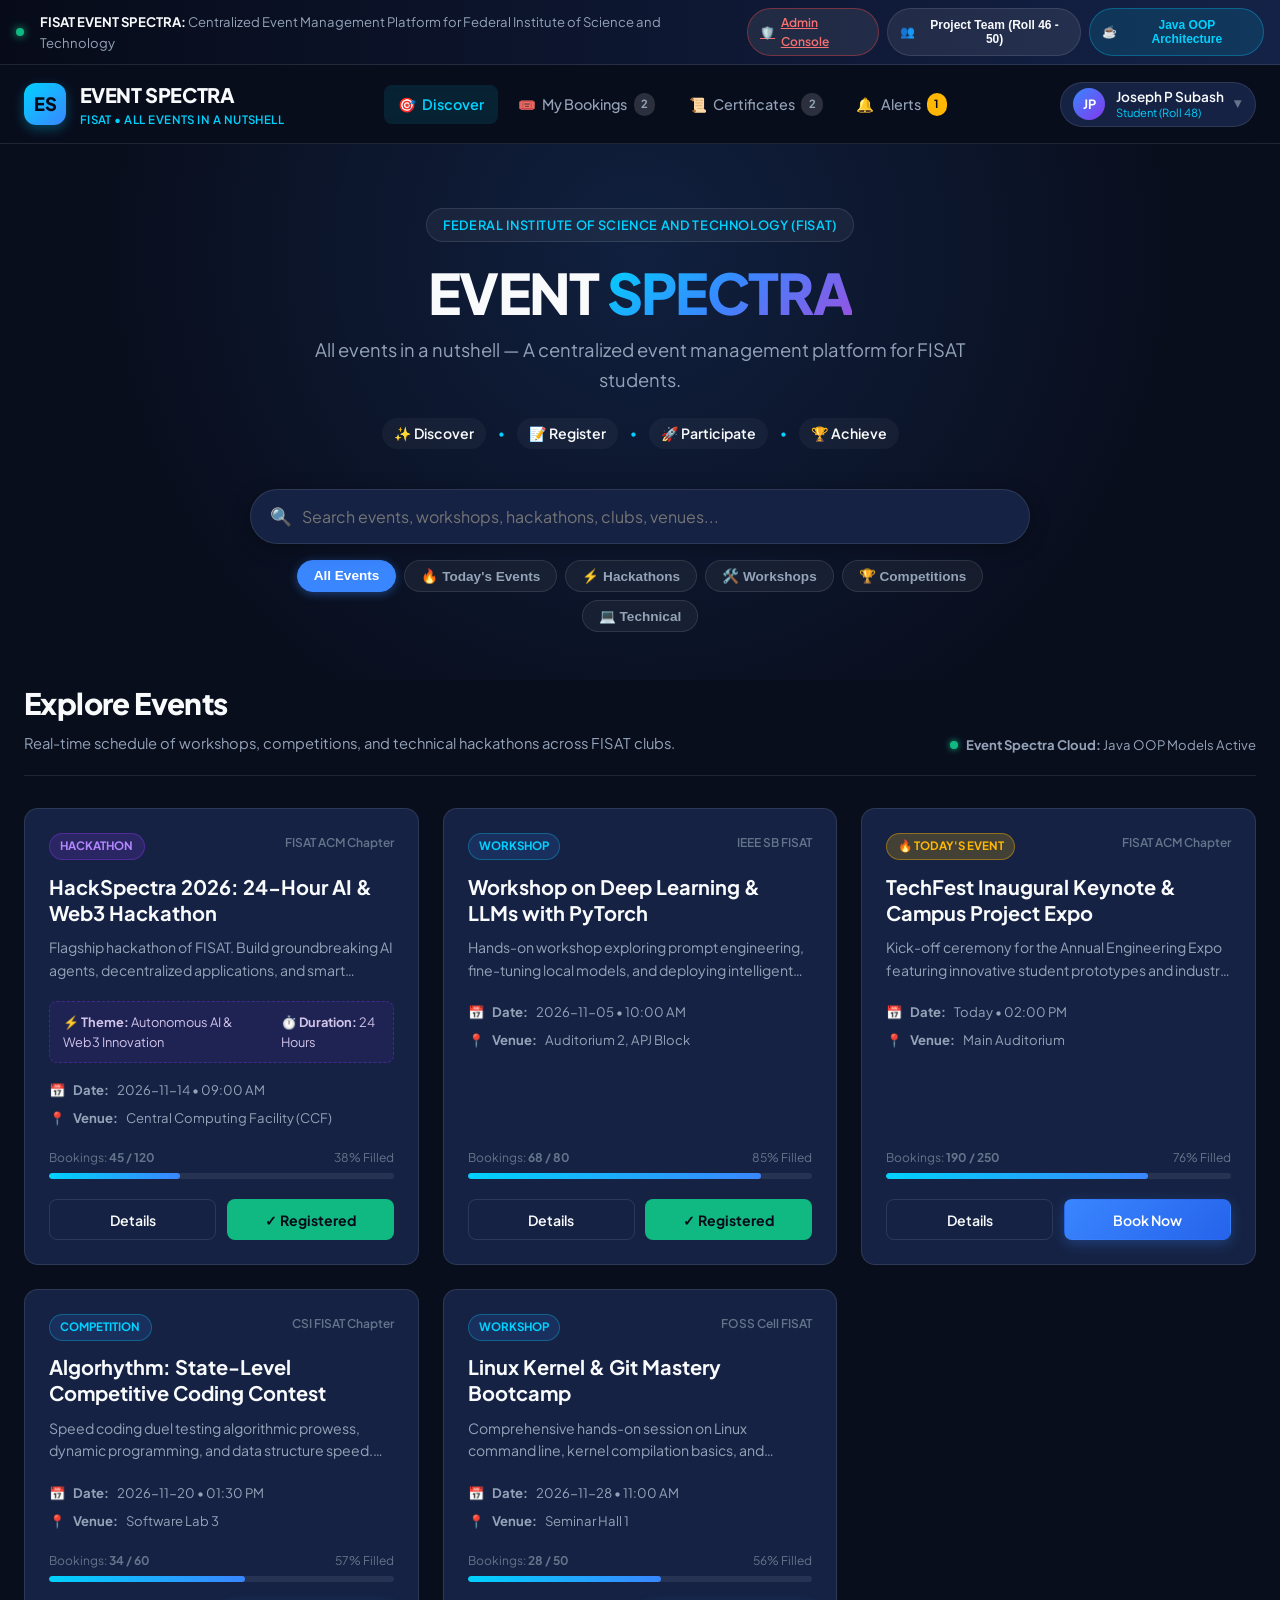
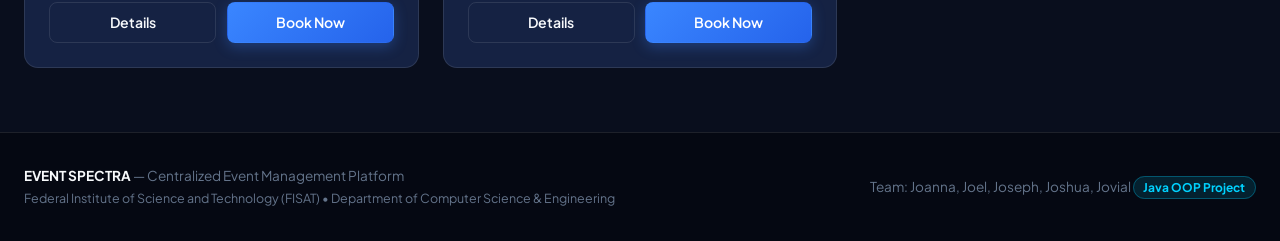
==== index.html @ b24a1c5b "Configure Vercel deployment with vercel.json, cloud state sync, and root fallback" ====
<!DOCTYPE html>
<html lang="en">
<head>
  <meta charset="UTF-8">
  <meta http-equiv="refresh" content="0; url=web/index.html">
  <title>Event Spectra | FISAT Centralized Event Platform</title>
  <script>window.location.replace("web/index.html");</script>
</head>
<body style="background:#090E1D; color:#94A3B8; font-family:sans-serif; text-align:center; padding-top:20vh;">
  <h2>EVENT SPECTRA</h2>
  <p>Federal Institute of Science and Technology (FISAT)</p>
  <p>Loading application... If not automatically redirected, <a href="web/index.html" style="color:#00D2FF;">click here to enter</a>.</p>
</body>
</html>
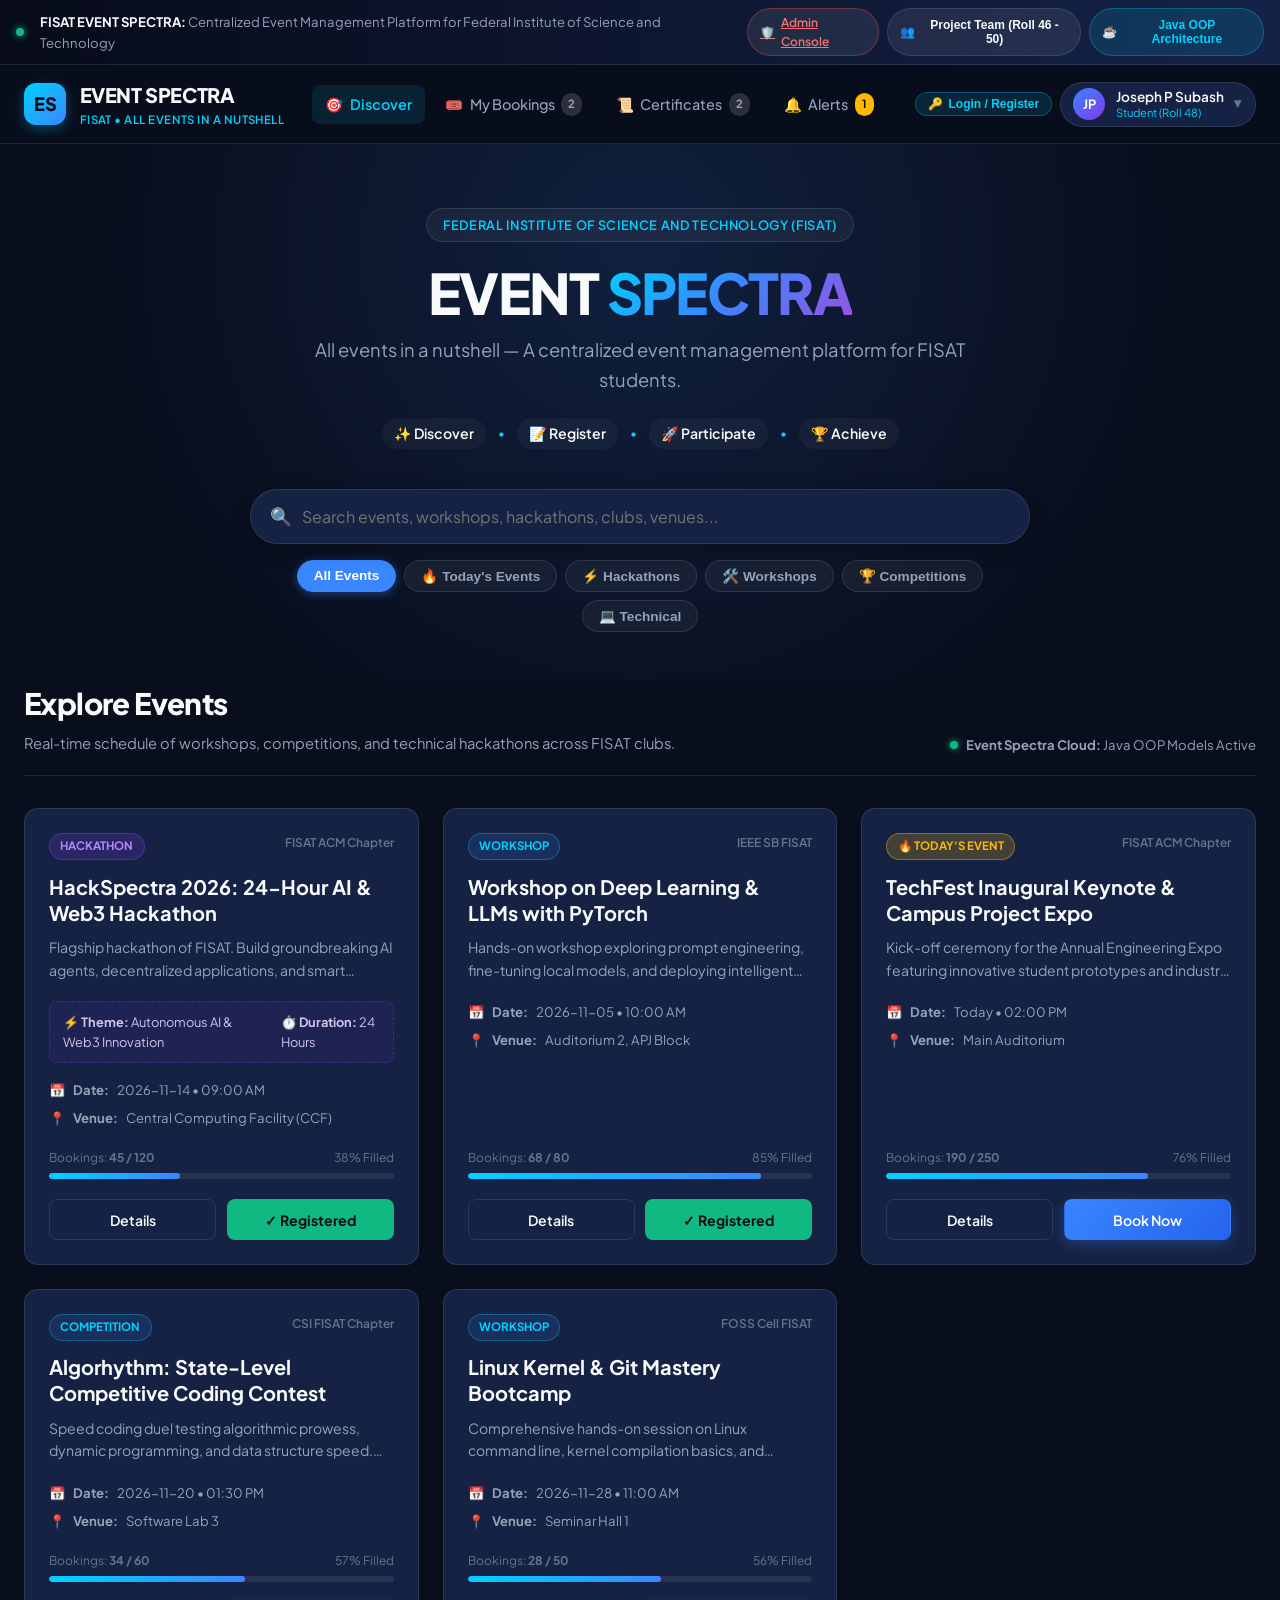
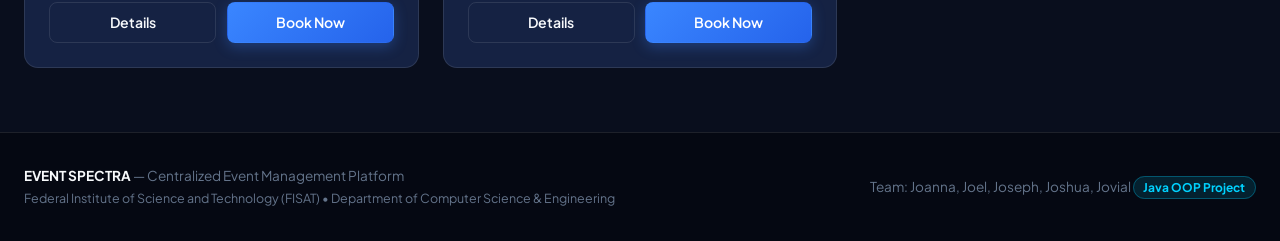
==== commit 146357a5: "feat: Add MySQL JDBC integration via Java, role-based login for Student/Club/Admin, and history rest" ====
--- a/index.html
+++ b/index.html
@@ -2,13 +2,917 @@
 <html lang="en">
 <head>
   <meta charset="UTF-8">
-  <meta http-equiv="refresh" content="0; url=web/index.html">
-  <title>Event Spectra | FISAT Centralized Event Platform</title>
-  <script>window.location.replace("web/index.html");</script>
+  <meta name="viewport" content="width=device-width, initial-scale=1.0">
+  <title>Event Spectra | Centralized Event Portal - FISAT</title>
+  <link rel="stylesheet" href="style.css">
+  <link rel="preconnect" href="https://fonts.googleapis.com">
+  <link rel="preconnect" href="https://fonts.gstatic.com" crossorigin>
+  <link href="https://fonts.googleapis.com/css2?family=Plus+Jakarta+Sans:wght@300;400;500;600;700;800&family=JetBrains+Mono:wght@400;500&display=swap" rel="stylesheet">
 </head>
-<body style="background:#090E1D; color:#94A3B8; font-family:sans-serif; text-align:center; padding-top:20vh;">
-  <h2>EVENT SPECTRA</h2>
-  <p>Federal Institute of Science and Technology (FISAT)</p>
-  <p>Loading application... If not automatically redirected, <a href="web/index.html" style="color:#00D2FF;">click here to enter</a>.</p>
+<body>
+
+  <!-- Top Announcement Bar -->
+  <header class="top-bar">
+    <div class="top-bar-content">
+      <span class="live-pulse"></span>
+      <span class="top-text"><strong>FISAT EVENT SPECTRA:</strong> Centralized Event Management Platform for Federal Institute of Science and Technology</span>
+      <div class="top-actions">
+        <a href="admin.html" class="pill-btn" style="border-color: rgba(239, 68, 68, 0.4); color: #F87171;"><span class="icon">🛡️</span> Admin Console</a>
+        <button id="teamBtn" class="pill-btn"><span class="icon">👥</span> Project Team (Roll 46 - 50)</button>
+        <button id="oopDocBtn" class="pill-btn accent-pill"><span class="icon">☕</span> Java OOP Architecture</button>
+      </div>
+    </div>
+  </header>
+
+  <!-- Main Navigation Bar -->
+  <nav class="navbar">
+    <div class="nav-container">
+      <div class="brand-group">
+        <div class="logo-symbol">ES</div>
+        <div class="brand-text">
+          <span class="brand-title">EVENT SPECTRA</span>
+          <span class="brand-subtitle">FISAT • All Events In A Nutshell</span>
+        </div>
+      </div>
+
+      <div class="nav-links">
+        <a href="#discover" class="nav-link active" data-tab="discover"><span class="nav-icon">🎯</span> Discover</a>
+        <a href="#my-registrations" class="nav-link" data-tab="registrations"><span class="nav-icon">🎟️</span> My Bookings <span id="regBadge" class="badge">0</span></a>
+        <a href="#certificates" class="nav-link" data-tab="certificates"><span class="nav-icon">📜</span> Certificates <span id="certBadge" class="badge">0</span></a>
+        <a href="#notifications" class="nav-link" data-tab="notifications"><span class="nav-icon">🔔</span> Alerts <span id="notifBadge" class="badge dot">0</span></a>
+        <a href="#coordinator" class="nav-link role-locked coord-only" data-tab="coordinator"><span class="nav-icon">⚡</span> Club Portal</a>
+        <a href="#admin" class="nav-link role-locked admin-only" data-tab="admin"><span class="nav-icon">🛡️</span> Admin Panel</a>
+      </div>
+
+      <!-- Current User Profile & Role Switcher -->
+      <div style="display: flex; align-items: center; gap: 0.5rem;">
+        <button id="openAuthModalBtn" class="pill-btn accent-pill" style="font-weight: 700;"><span class="icon">🔑</span> Login / Register</button>
+        <div class="user-profile-menu">
+          <div class="user-chip" id="userMenuToggle">
+            <div class="user-avatar" id="currentAvatar">JS</div>
+            <div class="user-info">
+              <span class="user-name" id="currentUserName">Joseph P Subash</span>
+              <span class="user-role-badge" id="currentUserRoleBadge">Student (Roll 48)</span>
+            </div>
+            <span class="chevron">▼</span>
+          </div>
+
+          <div class="user-dropdown hidden" id="userDropdown">
+            <div class="dropdown-header">Active Session</div>
+            <div style="padding: 0.35rem 0.5rem; font-size: 0.78rem; color: var(--text-dim);" id="dropdownUserDetails">
+              joseph.subash@fisat.ac.in
+            </div>
+            <button class="user-switch-item" id="dropdownAuthBtn" style="border-left: 3px solid var(--accent-cyan); margin-bottom: 0.3rem;">
+              <div class="item-name">🔑 Sign In With Another Account</div>
+              <div class="item-sub">Switch student, coordinator, or admin</div>
+            </button>
+            <button class="user-switch-item" id="logoutBtn" style="border-left: 3px solid #EF4444; margin-bottom: 0.5rem;">
+              <div class="item-name" style="color: #F87171;">🚪 Log Out</div>
+              <div class="item-sub">Clear current session</div>
+            </button>
+
+            <div class="dropdown-divider"></div>
+            <div class="dropdown-header">Quick Role Switch (Demo Mode)</div>
+          
+          <div class="dropdown-section-title">Students (FISAT S4 CSE)</div>
+          <button class="user-switch-item" data-userid="48">
+            <div class="item-name">Joseph P Subash</div>
+            <div class="item-sub">Roll No: 48 • B.Tech CSE</div>
+          </button>
+          <button class="user-switch-item" data-userid="46">
+            <div class="item-name">Joanna Jomon</div>
+            <div class="item-sub">Roll No: 46 • B.Tech CSE</div>
+          </button>
+          <button class="user-switch-item" data-userid="47">
+            <div class="item-name">Joel Shantu</div>
+            <div class="item-sub">Roll No: 47 • B.Tech CSE</div>
+          </button>
+          <button class="user-switch-item" data-userid="49">
+            <div class="item-name">Joshua Jomesh</div>
+            <div class="item-sub">Roll No: 49 • B.Tech CSE</div>
+          </button>
+          <button class="user-switch-item" data-userid="50">
+            <div class="item-name">Jovial J Thattil</div>
+            <div class="item-sub">Roll No: 50 • B.Tech CSE</div>
+          </button>
+
+          <div class="dropdown-divider"></div>
+          <div class="dropdown-section-title">Club Coordinators</div>
+          <button class="user-switch-item" data-userid="101">
+            <div class="item-name">ACM FISAT Chapter</div>
+            <div class="item-sub">Coordinator Account</div>
+          </button>
+          <button class="user-switch-item" data-userid="102">
+            <div class="item-name">IEEE SB FISAT</div>
+            <div class="item-sub">Coordinator Account</div>
+          </button>
+          <button class="user-switch-item" data-userid="103">
+            <div class="item-name">FOSS Cell FISAT</div>
+            <div class="item-sub">Coordinator Account</div>
+          </button>
+
+          <div class="dropdown-divider"></div>
+          <div class="dropdown-section-title">Administration</div>
+          <button class="user-switch-item" data-userid="1">
+            <div class="item-name">FISAT Administrator</div>
+            <div class="item-sub">Dean / Student Affairs</div>
+          </button>
+        </div>
+      </div>
+    </div>
+    </div>
+  </nav>
+
+  <!-- Hero Section -->
+  <section class="hero-section">
+    <div class="hero-bg-glow"></div>
+    <div class="container hero-container">
+      <div class="hero-badge">Federal Institute of Science and Technology (FISAT)</div>
+      <h1 class="hero-title">EVENT <span class="gradient-text">SPECTRA</span></h1>
+      <p class="hero-tagline">All events in a nutshell — A centralized event management platform for FISAT students.</p>
+      <div class="motto-row">
+        <span class="motto-pill">✨ Discover</span>
+        <span class="motto-dot">•</span>
+        <span class="motto-pill">📝 Register</span>
+        <span class="motto-dot">•</span>
+        <span class="motto-pill">🚀 Participate</span>
+        <span class="motto-dot">•</span>
+        <span class="motto-pill">🏆 Achieve</span>
+      </div>
+
+      <!-- Quick Search & Category Filter Toolbar -->
+      <div class="search-bar-wrapper">
+        <div class="search-input-group">
+          <span class="search-icon">🔍</span>
+          <input type="text" id="searchInput" placeholder="Search events, workshops, hackathons, clubs, venues...">
+        </div>
+        <div class="filter-chips">
+          <button class="filter-chip active" data-filter="ALL">All Events</button>
+          <button class="filter-chip chip-today" data-filter="TODAY">🔥 Today's Events</button>
+          <button class="filter-chip chip-hackathon" data-filter="Hackathon">⚡ Hackathons</button>
+          <button class="filter-chip" data-filter="Workshop">🛠️ Workshops</button>
+          <button class="filter-chip" data-filter="Competition">🏆 Competitions</button>
+          <button class="filter-chip" data-filter="Technical">💻 Technical</button>
+        </div>
+      </div>
+    </div>
+  </section>
+
+  <!-- Main Content Container with Tabs -->
+  <main class="container main-content">
+
+    <!-- TAB 1: Event Discovery (Default) -->
+    <section id="tab-discover" class="tab-pane active">
+      <div class="section-header">
+        <div>
+          <h2 class="section-title">Explore Events</h2>
+          <p class="section-subtitle">Real-time schedule of workshops, competitions, and technical hackathons across FISAT clubs.</p>
+        </div>
+        <div class="view-status">
+          <span class="indicator-dot"></span>
+          <span id="backendStatus">Connecting to Java Backend...</span>
+        </div>
+      </div>
+
+      <!-- Events Grid -->
+      <div class="events-grid" id="eventsGrid">
+        <!-- Rendered dynamically by app.js -->
+        <div class="loading-state">
+          <div class="spinner"></div>
+          <p>Loading events from Event Spectra Java Engine...</p>
+        </div>
+      </div>
+    </section>
+
+    <!-- TAB 2: My Bookings & Registrations -->
+    <section id="tab-registrations" class="tab-pane">
+      <div class="section-header">
+        <div>
+          <h2 class="section-title">My Registered Events</h2>
+          <p class="section-subtitle">View and manage your confirmed participations, schedules, and reminders.</p>
+        </div>
+      </div>
+
+      <div class="registrations-list" id="registrationsContainer">
+        <!-- Injected dynamically -->
+      </div>
+    </section>
+
+    <!-- TAB 3: Certificates Hub -->
+    <section id="tab-certificates" class="tab-pane">
+      <div class="section-header">
+        <div>
+          <h2 class="section-title">Participation & Merit Certificates</h2>
+          <p class="section-subtitle">Centralized certificate vault. Instantly preview, verify, and download your accredited credentials.</p>
+        </div>
+      </div>
+
+      <div class="certificates-grid" id="certificatesContainer">
+        <!-- Injected dynamically -->
+      </div>
+    </section>
+
+    <!-- TAB 4: Notifications & Reminders -->
+    <section id="tab-notifications" class="tab-pane">
+      <div class="dual-columns">
+        <div class="column-card">
+          <div class="card-header-row">
+            <h3 class="card-title">🔔 Announcements & Alerts</h3>
+            <button id="markAllReadBtn" class="link-btn">Mark all read</button>
+          </div>
+          <div class="notification-list" id="notificationsList">
+            <!-- Notifications injected dynamically -->
+          </div>
+        </div>
+
+        <div class="column-card">
+          <div class="card-header-row">
+            <h3 class="card-title">⏰ Active Event Reminders</h3>
+            <button id="openNewReminderBtn" class="btn btn-sm btn-outline">+ Set Reminder</button>
+          </div>
+          <div class="reminder-list" id="remindersList">
+            <!-- Reminders injected dynamically -->
+          </div>
+        </div>
+      </div>
+    </section>
+
+    <!-- TAB 5: Club Coordinator Portal (Page 6 & 8) -->
+    <section id="tab-coordinator" class="tab-pane">
+      <div class="section-header">
+        <div>
+          <span class="role-tag">Club Coordinator Workspace</span>
+          <h2 class="section-title" id="coordClubName">FISAT ACM Student Chapter</h2>
+          <p class="section-subtitle">Create and publish events, track participant rosters, trigger reminders, and issue verified certificates.</p>
+        </div>
+        <button id="openCreateEventModalBtn" class="btn btn-primary">+ Create & Publish Event</button>
+      </div>
+
+      <!-- Coordinator Stats -->
+      <div class="stats-row">
+        <div class="stat-card">
+          <div class="stat-number" id="coordTotalEvents">0</div>
+          <div class="stat-label">Total Events Published</div>
+        </div>
+        <div class="stat-card">
+          <div class="stat-number" id="coordTotalRegistrations">0</div>
+          <div class="stat-label">Total Registrations</div>
+        </div>
+        <div class="stat-card">
+          <div class="stat-number" id="coordTotalCertificates">0</div>
+          <div class="stat-label">Certificates Issued</div>
+        </div>
+      </div>
+
+      <!-- Published Events Table -->
+      <div class="table-card">
+        <div class="table-header">
+          <h3>Events Managed by Your Club</h3>
+        </div>
+        <div class="table-responsive">
+          <table class="data-table" id="coordEventsTable">
+            <thead>
+              <tr>
+                <th>Event ID</th>
+                <th>Title</th>
+                <th>Category</th>
+                <th>Date & Time</th>
+                <th>Venue</th>
+                <th>Registrations</th>
+                <th>Status</th>
+                <th>Actions</th>
+              </tr>
+            </thead>
+            <tbody>
+              <!-- Injected dynamically -->
+            </tbody>
+          </table>
+        </div>
+      </div>
+
+      <!-- Manage Participants Section -->
+      <div class="table-card" style="margin-top: 2rem;">
+        <div class="table-header">
+          <h3>Registered Participants & Certificate Issuance</h3>
+          <p class="table-sub">Verify attendance and issue official completion e-certificates.</p>
+        </div>
+        <div class="table-responsive">
+          <table class="data-table" id="coordParticipantsTable">
+            <thead>
+              <tr>
+                <th>Booking ID</th>
+                <th>Student Name</th>
+                <th>Course & Sem</th>
+                <th>Event Name</th>
+                <th>Status</th>
+                <th>Action</th>
+              </tr>
+            </thead>
+            <tbody>
+              <!-- Injected dynamically -->
+            </tbody>
+          </table>
+        </div>
+      </div>
+    </section>
+
+    <!-- TAB 6: Administrator Panel (Page 6 & 8) -->
+    <section id="tab-admin" class="tab-pane">
+      <div class="section-header">
+        <div>
+          <span class="role-tag admin-tag">System Administration</span>
+          <h2 class="section-title">Central Oversight & Audit Console</h2>
+          <p class="section-subtitle">Full campus event directory, student roster, club coordinators, and operational telemetry.</p>
+        </div>
+        <button id="broadcastAlertBtn" class="btn btn-secondary">📢 Broadcast Campus Alert</button>
+      </div>
+
+      <div class="stats-row">
+        <div class="stat-card">
+          <div class="stat-number" id="adminStatStudents">5</div>
+          <div class="stat-label">Active Students</div>
+        </div>
+        <div class="stat-card">
+          <div class="stat-number" id="adminStatClubs">4</div>
+          <div class="stat-label">Registered Clubs</div>
+        </div>
+        <div class="stat-card">
+          <div class="stat-number" id="adminStatEvents">5</div>
+          <div class="stat-label">Total Events</div>
+        </div>
+        <div class="stat-card">
+          <div class="stat-number" id="adminStatRegistrations">4</div>
+          <div class="stat-label">Bookings Handled</div>
+        </div>
+      </div>
+
+      <!-- Users & Clubs Roster -->
+      <div class="dual-columns" style="margin-top: 2rem;">
+        <div class="table-card">
+          <div class="table-header">
+            <h3>Registered Student Accounts</h3>
+          </div>
+          <div class="table-responsive">
+            <table class="data-table" id="adminStudentsTable">
+              <thead>
+                <tr>
+                  <th>Roll No</th>
+                  <th>Student Name</th>
+                  <th>Email</th>
+                  <th>Course</th>
+                </tr>
+              </thead>
+              <tbody><!-- Injected dynamically --></tbody>
+            </table>
+          </div>
+        </div>
+
+        <div class="table-card">
+          <div class="table-header">
+            <h3>Club Coordinator Accounts</h3>
+          </div>
+          <div class="table-responsive">
+            <table class="data-table" id="adminClubsTable">
+              <thead>
+                <tr>
+                  <th>Club ID</th>
+                  <th>Club Name</th>
+                  <th>Email</th>
+                  <th>Status</th>
+                </tr>
+              </thead>
+              <tbody><!-- Injected dynamically --></tbody>
+            </table>
+          </div>
+        </div>
+      </div>
+    </section>
+  </main>
+
+  <!-- MODAL: Event Details & Registration -->
+  <div class="modal-overlay hidden" id="eventModal">
+    <div class="modal-card">
+      <button class="modal-close" id="closeEventModal">&times;</button>
+      <div class="modal-badge-row">
+        <span class="event-category-badge" id="modalCategoryBadge">Hackathon</span>
+        <span class="event-club-badge" id="modalClubBadge">ACM FISAT</span>
+      </div>
+      <h2 class="modal-title" id="modalTitle">Event Title</h2>
+      <p class="modal-desc" id="modalDesc">Detailed description of the event...</p>
+
+      <!-- Hackathon Specific Details Box -->
+      <div class="hackathon-details-box hidden" id="modalHackathonBox">
+        <div class="hack-title">⚡ Hackathon Specifications (Inherited Class)</div>
+        <div class="hack-grid">
+          <div><strong>Theme:</strong> <span id="modalHackTheme">-</span></div>
+          <div><strong>Duration:</strong> <span id="modalHackDuration">-</span></div>
+          <div><strong>Team Size:</strong> <span id="modalHackTeamSize">-</span></div>
+        </div>
+      </div>
+
+      <div class="modal-info-grid">
+        <div class="info-item">
+          <span class="info-label">📅 Date</span>
+          <span class="info-value" id="modalDate">-</span>
+        </div>
+        <div class="info-item">
+          <span class="info-label">⏰ Time</span>
+          <span class="info-value" id="modalTime">-</span>
+        </div>
+        <div class="info-item">
+          <span class="info-label">📍 Venue</span>
+          <span class="info-value" id="modalVenue">-</span>
+        </div>
+        <div class="info-item">
+          <span class="info-label">👥 Capacity & Booking</span>
+          <span class="info-value" id="modalCapacity">-</span>
+        </div>
+      </div>
+
+      <div class="modal-actions">
+        <button id="modalRegisterBtn" class="btn btn-primary btn-large">Register / Book Participation</button>
+        <button id="modalReminderBtn" class="btn btn-outline">⏰ Set Reminder</button>
+      </div>
+    </div>
+  </div>
+
+  <!-- MODAL: Create New Event (Coordinator) -->
+  <div class="modal-overlay hidden" id="createEventModal">
+    <div class="modal-card modal-large">
+      <button class="modal-close" id="closeCreateEventModal">&times;</button>
+      <div class="modal-badge-row">
+        <span class="role-tag">Club Coordinator Action</span>
+      </div>
+      <h2 class="modal-title">Publish New Event / Hackathon</h2>
+      <p class="modal-desc">Fill in the event parameters. Polymorphic event class (Event vs Hackathon) will be instantiated.</p>
+
+      <form id="createEventForm">
+        <div class="form-row">
+          <div class="form-group flex-2">
+            <label>Event Title *</label>
+            <input type="text" id="eventInputTitle" required placeholder="e.g. HackSpectra 2026: 24-Hour AI Hackathon">
+          </div>
+          <div class="form-group flex-1">
+            <label>Category *</label>
+            <select id="eventInputCategory" required>
+              <option value="Workshop">Workshop</option>
+              <option value="Hackathon">Hackathon (Special Subclass)</option>
+              <option value="Competition">Competition</option>
+              <option value="Technical">Technical</option>
+              <option value="Cultural">Cultural</option>
+            </select>
+          </div>
+        </div>
+
+        <div class="form-group">
+          <label>Event Description *</label>
+          <textarea id="eventInputDesc" rows="3" required placeholder="Describe objectives, eligibility, and agenda..."></textarea>
+        </div>
+
+        <div class="form-row">
+          <div class="form-group">
+            <label>Date *</label>
+            <input type="date" id="eventInputDate" required>
+          </div>
+          <div class="form-group">
+            <label>Time *</label>
+            <input type="text" id="eventInputTime" placeholder="e.g. 10:00 AM" required>
+          </div>
+          <div class="form-group">
+            <label>Venue *</label>
+            <input type="text" id="eventInputVenue" placeholder="e.g. Central Computing Facility" required>
+          </div>
+          <div class="form-group">
+            <label>Capacity *</label>
+            <input type="number" id="eventInputCapacity" value="60" min="5" max="500" required>
+          </div>
+        </div>
+
+        <!-- Conditional Hackathon Fields -->
+        <div id="hackathonFormFields" class="hackathon-fields-box hidden">
+          <h4>⚡ Hackathon Inheritance Attributes</h4>
+          <div class="form-row">
+            <div class="form-group flex-2">
+              <label>Hackathon Theme</label>
+              <input type="text" id="eventInputTheme" placeholder="e.g. Autonomous AI Agents & Web3">
+            </div>
+            <div class="form-group flex-1">
+              <label>Duration</label>
+              <input type="text" id="eventInputDuration" placeholder="e.g. 24 Hours">
+            </div>
+            <div class="form-group flex-1">
+              <label>Team Size</label>
+              <input type="number" id="eventInputTeamSize" value="4" min="1" max="8">
+            </div>
+          </div>
+        </div>
+
+        <div class="modal-actions">
+          <button type="button" class="btn btn-outline" id="cancelCreateEventBtn">Cancel</button>
+          <button type="submit" class="btn btn-primary">Publish to Event Spectra</button>
+        </div>
+      </form>
+    </div>
+  </div>
+
+  <!-- MODAL: Certificate Viewer & Downloader -->
+  <div class="modal-overlay hidden" id="certModal">
+    <div class="modal-card modal-large cert-viewer-modal">
+      <button class="modal-close" id="closeCertModal">&times;</button>
+      
+      <!-- Visual Certificate Preview -->
+      <div class="certificate-canvas-wrapper" id="printableCert">
+        <div class="cert-border-outer">
+          <div class="cert-border-inner">
+            <div class="cert-header">
+              <div class="cert-institution">FEDERAL INSTITUTE OF SCIENCE AND TECHNOLOGY (FISAT)®</div>
+              <div class="cert-subinst">Mookkannoor P.O., Angamaly, Ernakulam, Kerala - 683577</div>
+              <div class="cert-badge">EVENT SPECTRA ACCREDITATION</div>
+            </div>
+
+            <div class="cert-body">
+              <div class="cert-title-type" id="certRenderType">CERTIFICATE OF PARTICIPATION</div>
+              <p class="cert-text-intro">This is proudly presented to</p>
+              <div class="cert-recipient-name" id="certRenderRecipient">Joseph P Subash</div>
+              <p class="cert-text-body">
+                of <span id="certRenderDept">B.Tech Computer Science & Engineering</span> for outstanding and successful participation in 
+                <strong id="certRenderEvent">TechFest Keynote & Campus Project Expo</strong>
+                conducted at FISAT campus.
+              </p>
+            </div>
+
+            <div class="cert-footer">
+              <div class="cert-sign-col">
+                <div class="cert-signature-line">Dr. Mini P R</div>
+                <div class="cert-sign-role">Principal / Dean Academics</div>
+              </div>
+              <div class="cert-seal">
+                <div class="seal-inner">FISAT<br>OFFICIAL<br>★ SEAL ★</div>
+              </div>
+              <div class="cert-sign-col">
+                <div class="cert-signature-line" id="certRenderDate">2026-10-30</div>
+                <div class="cert-sign-role">Issue Date • FISAT Events</div>
+              </div>
+            </div>
+          </div>
+        </div>
+      </div>
+
+      <div class="modal-actions" style="margin-top: 1.5rem;">
+        <button id="downloadCertBtn" class="btn btn-primary">📥 Download Official Certificate (PNG / Print)</button>
+        <button id="simulateEmailCertBtn" class="btn btn-outline">✉️ Send Copy to Student Email</button>
+      </div>
+    </div>
+  </div>
+
+  <!-- MODAL: Set Reminder -->
+  <div class="modal-overlay hidden" id="reminderModal">
+    <div class="modal-card">
+      <button class="modal-close" id="closeReminderModal">&times;</button>
+      <h2 class="modal-title">⏰ Set Event Reminder</h2>
+      <p class="modal-desc" id="reminderEventDesc">Schedule a notification alert for this event.</p>
+
+      <form id="reminderForm">
+        <input type="hidden" id="reminderEventId">
+        <div class="form-group">
+          <label>Reminder Alert Time *</label>
+          <input type="text" id="reminderTimeInput" placeholder="e.g. 1 hour before / 08:30 AM" required>
+        </div>
+        <div class="form-group">
+          <label>Reminder Note / Message</label>
+          <input type="text" id="reminderNoteInput" placeholder="e.g. Bring laptop, college ID card, resume">
+        </div>
+        <div class="modal-actions">
+          <button type="submit" class="btn btn-primary">Schedule Reminder</button>
+        </div>
+      </form>
+    </div>
+  </div>
+
+  <!-- MODAL: Project Team (Page 2 of PDF) -->
+  <div class="modal-overlay hidden" id="teamModal">
+    <div class="modal-card modal-large">
+      <button class="modal-close" id="closeTeamModal">&times;</button>
+      <div class="modal-badge-row">
+        <span class="role-tag">FISAT OOPS Course Project</span>
+      </div>
+      <h2 class="modal-title">EVENT SPECTRA - Project Team</h2>
+      <p class="modal-desc">Department of Computer Science & Engineering, Federal Institute of Science and Technology (FISAT)</p>
+
+      <div class="team-grid">
+        <div class="team-card">
+          <div class="team-avatar">46</div>
+          <div class="team-details">
+            <h4>Joanna Jomon</h4>
+            <div class="team-roll">Roll No: 46</div>
+            <div class="team-module">UI/UX & Registration Module</div>
+          </div>
+        </div>
+        <div class="team-card">
+          <div class="team-avatar">47</div>
+          <div class="team-details">
+            <h4>Joel Shantu</h4>
+            <div class="team-roll">Roll No: 47</div>
+            <div class="team-module">Notification & Reminder Module</div>
+          </div>
+        </div>
+        <div class="team-card highlight-card">
+          <div class="team-avatar">48</div>
+          <div class="team-details">
+            <h4>Joseph P Subash</h4>
+            <div class="team-roll">Roll No: 48 (Lead Developer)</div>
+            <div class="team-module">Backend Architecture & Java OOP Modeling</div>
+          </div>
+        </div>
+        <div class="team-card">
+          <div class="team-avatar">49</div>
+          <div class="team-details">
+            <h4>Joshua Jomesh</h4>
+            <div class="team-roll">Roll No: 49</div>
+            <div class="team-module">Certificate Management & Verification</div>
+          </div>
+        </div>
+        <div class="team-card">
+          <div class="team-avatar">50</div>
+          <div class="team-details">
+            <h4>Jovial J Thattil</h4>
+            <div class="team-roll">Roll No: 50</div>
+            <div class="team-module">Event & Club Management Module</div>
+          </div>
+        </div>
+      </div>
+
+      <div class="project-summary-box">
+        <h4>Project Objectives (From Presentation)</h4>
+        <ul>
+          <li><strong>Centralized Platform:</strong> Solves WhatsApp/scattered notice spam by providing a single source of truth for FISAT events.</li>
+          <li><strong>Streamlined Bookings:</strong> Students register with 1 click; coordinators manage real-time participant capacity.</li>
+          <li><strong>Digital Certificate Hub:</strong> Auto-generated accredited e-certificates available for instant download and verification.</li>
+          <li><strong>Pure Java OOP Core:</strong> Built using fundamental Java classes, inheritance, polymorphism, and encapsulation.</li>
+        </ul>
+      </div>
+    </div>
+  </div>
+
+  <!-- MODAL: OOP Architecture & Class Diagram (Page 7 of PDF) -->
+  <div class="modal-overlay hidden" id="oopDocModal">
+    <div class="modal-card modal-large">
+      <button class="modal-close" id="closeOopDocModal">&times;</button>
+      <div class="modal-badge-row">
+        <span class="role-tag">Core Java Object-Oriented Principles</span>
+      </div>
+      <h2 class="modal-title">Java OOP Architecture & Class Diagram Mapping</h2>
+      <p class="modal-desc">Direct implementation of the UML diagram from Slide 7 using standard Java (JDK).</p>
+
+      <div class="oop-concepts-grid">
+        <div class="concept-card">
+          <h4>1. Abstraction</h4>
+          <p><code>abstract class User</code> defines common authentication, profile update, and abstract method <code>getRoleDescription()</code>.</p>
+        </div>
+        <div class="concept-card">
+          <h4>2. Inheritance</h4>
+          <p><code>Student extends User</code>, <code>ClubOrganizer extends User</code>, and <code>Hackathon extends Event</code> reuse and extend base functionality.</p>
+        </div>
+        <div class="concept-card">
+          <h4>3. Polymorphism</h4>
+          <p>Method overriding in <code>Hackathon.getDetails()</code> dynamically specializes event information at runtime when invoked through an <code>Event</code> reference.</p>
+        </div>
+        <div class="concept-card">
+          <h4>4. Encapsulation</h4>
+          <p>All model variables (<code>userId</code>, <code>eventId</code>, <code>capacity</code>, etc.) are strictly <code>private</code> with robust accessors/mutators.</p>
+        </div>
+      </div>
+
+      <div class="uml-table-wrapper">
+        <h4>UML Class Diagram Reference (Page 7)</h4>
+        <table class="data-table">
+          <thead>
+            <tr>
+              <th>Class Name</th>
+              <th>Inheritance / Role</th>
+              <th>Key Attributes</th>
+              <th>Key Methods</th>
+            </tr>
+          </thead>
+          <tbody>
+            <tr>
+              <td><code>User</code></td>
+              <td>Abstract Base Class</td>
+              <td>userId, name, email, password, phone</td>
+              <td>login(), logout(), updateProfile()</td>
+            </tr>
+            <tr>
+              <td><code>Student</code></td>
+              <td>extends User</td>
+              <td>studentId, course, semester</td>
+              <td>registerForEvent(), bookEvent(), viewEvents(), viewCertificates()</td>
+            </tr>
+            <tr>
+              <td><code>ClubOrganizer</code></td>
+              <td>extends User</td>
+              <td>organizerId, clubName, clubDescription</td>
+              <td>createEvent(), updateEvent(), deleteEvent(), manageEvent()</td>
+            </tr>
+            <tr>
+              <td><code>Event</code></td>
+              <td>Base Event Class</td>
+              <td>eventId, title, description, date, time, venue, category, capacity</td>
+              <td>create(), update(), cancel(), getDetails()</td>
+            </tr>
+            <tr>
+              <td><code>Hackathon</code></td>
+              <td>extends Event</td>
+              <td>theme, duration, teamSize</td>
+              <td>create(), update(), getDetails() (Overridden)</td>
+            </tr>
+            <tr>
+              <td><code>Registration</code></td>
+              <td>Association (Student ↔ Event)</td>
+              <td>registrationId, registrationDate, status</td>
+              <td>register(), cancelRegistration(), confirmBooking()</td>
+            </tr>
+            <tr>
+              <td><code>Certificate</code></td>
+              <td>Generates from Registration</td>
+              <td>certificateId, issueDate, certificateUrl, certificateType</td>
+              <td>generate(), sendEmail(), download()</td>
+            </tr>
+            <tr>
+              <td><code>Notification</code></td>
+              <td>System Messaging</td>
+              <td>notificationId, message, dateTime, isRead</td>
+              <td>send(), markAsRead()</td>
+            </tr>
+            <tr>
+              <td><code>Reminder</code></td>
+              <td>Student Scheduling</td>
+              <td>reminderId, reminderTime, message</td>
+              <td>setReminder(), cancelReminder(), trigger()</td>
+            </tr>
+          </tbody>
+        </table>
+      </div>
+    </div>
+  </div>
+
+  <!-- MODAL: Unified Authentication & Login (MySQL API Powered) -->
+  <div class="modal-overlay hidden" id="authModal">
+    <div class="modal-card modal-large">
+      <button class="modal-close" id="closeAuthModal">&times;</button>
+      <div class="modal-badge-row">
+        <span class="role-tag" id="authDbBadge">🐬 MySQL JDBC Authentication Active</span>
+      </div>
+      <h2 class="modal-title">Sign In to Event Spectra</h2>
+      <p class="modal-desc">Access your student bookings, club coordinator operations, or administrative oversight.</p>
+
+      <!-- Quick Demo Credentials Box for Viva / Evaluators -->
+      <div class="demo-credentials-box">
+        <div class="demo-credentials-title">
+          <span>⚡ Click to Auto-Fill Credentials (Demo & Evaluation):</span>
+          <span style="font-size: 0.72rem; color: var(--text-dim);">Pure MySQL Verification</span>
+        </div>
+        <div class="demo-credentials-grid">
+          <div class="demo-chip" onclick="quickFillAuth('STUDENT', 'joseph.subash@fisat.ac.in', 'pass123')">
+            <span>👨‍🎓 <strong>Student:</strong> Joseph P Subash (Roll 48)</span>
+            <code>joseph.subash@fisat.ac.in / pass123</code>
+          </div>
+          <div class="demo-chip" onclick="quickFillAuth('COORDINATOR', 'acm@fisat.ac.in', 'acm123')">
+            <span>🏛️ <strong>Club Coordinator:</strong> FISAT ACM Chapter</span>
+            <code>acm@fisat.ac.in / acm123</code>
+          </div>
+          <div class="demo-chip" onclick="quickFillAuth('ADMIN', 'admin@fisat.ac.in', 'admin123')">
+            <span>🛡️ <strong>Administrator:</strong> Dean & Student Affairs</span>
+            <code>admin@fisat.ac.in / admin123</code>
+          </div>
+        </div>
+      </div>
+
+      <!-- Auth Tabs -->
+      <div class="auth-tab-buttons">
+        <button class="auth-tab-btn active" data-target="tab-auth-student">🎓 Student Login</button>
+        <button class="auth-tab-btn" data-target="tab-auth-register">✍️ Student Sign Up</button>
+        <button class="auth-tab-btn" data-target="tab-auth-club">🏛️ Club Coordinator Login</button>
+        <button class="auth-tab-btn" data-target="tab-auth-admin">🛡️ Administrator Login</button>
+      </div>
+
+      <!-- TAB 1: Student Login -->
+      <div id="tab-auth-student" class="auth-tab-pane active">
+        <form id="studentLoginForm">
+          <div class="form-group">
+            <label>Student Email Address or Roll Number *</label>
+            <input type="text" id="studentLoginEmail" required placeholder="e.g. joseph.subash@fisat.ac.in or 48">
+          </div>
+          <div class="form-group">
+            <label>Password *</label>
+            <input type="password" id="studentLoginPass" required placeholder="Enter password (default: pass123)">
+          </div>
+          <div class="modal-actions" style="margin-top: 1.25rem;">
+            <button type="submit" class="btn btn-primary btn-large btn-block">Sign In as Student</button>
+          </div>
+        </form>
+      </div>
+
+      <!-- TAB 2: Student Sign Up (New User Registration into MySQL) -->
+      <div id="tab-auth-register" class="auth-tab-pane">
+        <form id="studentRegisterForm">
+          <div class="form-row">
+            <div class="form-group flex-2">
+              <label>Full Name *</label>
+              <input type="text" id="regName" required placeholder="e.g. Rahul Sharma">
+            </div>
+            <div class="form-group flex-1">
+              <label>Roll Number</label>
+              <input type="number" id="regRoll" placeholder="e.g. 52">
+            </div>
+          </div>
+          <div class="form-row">
+            <div class="form-group flex-1">
+              <label>Email Address *</label>
+              <input type="email" id="regEmail" required placeholder="student@fisat.ac.in">
+            </div>
+            <div class="form-group flex-1">
+              <label>Password *</label>
+              <input type="password" id="regPass" required placeholder="Create password">
+            </div>
+          </div>
+          <div class="form-row">
+            <div class="form-group flex-2">
+              <label>Course / Program *</label>
+              <input type="text" id="regCourse" value="B.Tech Computer Science & Engineering" required>
+            </div>
+            <div class="form-group flex-1">
+              <label>Semester *</label>
+              <input type="number" id="regSem" value="4" min="1" max="8" required>
+            </div>
+            <div class="form-group flex-1">
+              <label>Phone Number</label>
+              <input type="tel" id="regPhone" placeholder="+91 98471 00000">
+            </div>
+          </div>
+          <div class="modal-actions" style="margin-top: 1.25rem;">
+            <button type="submit" class="btn btn-primary btn-large btn-block">Register & Save to MySQL Database</button>
+          </div>
+        </form>
+      </div>
+
+      <!-- TAB 3: Club Coordinator Login -->
+      <div id="tab-auth-club" class="auth-tab-pane">
+        <form id="clubLoginForm">
+          <div class="form-group">
+            <label>Club Official Email Address *</label>
+            <input type="email" id="clubLoginEmail" required placeholder="e.g. acm@fisat.ac.in, ieee@fisat.ac.in">
+          </div>
+          <div class="form-group">
+            <label>Club Access Password *</label>
+            <input type="password" id="clubLoginPass" required placeholder="Enter club password (e.g. acm123)">
+          </div>
+          <div class="modal-actions" style="margin-top: 1.25rem;">
+            <button type="submit" class="btn btn-primary btn-large btn-block" style="background: linear-gradient(135deg, #8338EC, #3A86FF);">
+              Enter Club Coordinator Workspace
+            </button>
+          </div>
+        </form>
+      </div>
+
+      <!-- TAB 4: Administrator Login -->
+      <div id="tab-auth-admin" class="auth-tab-pane">
+        <form id="adminLoginForm">
+          <div class="form-group">
+            <label>Administrator Username or Email *</label>
+            <input type="text" id="adminLoginEmail" required placeholder="admin@fisat.ac.in">
+          </div>
+          <div class="form-group">
+            <label>Admin Security Password *</label>
+            <input type="password" id="adminLoginPass" required placeholder="Enter administrative password (admin123)">
+          </div>
+          <div class="modal-actions" style="margin-top: 1.25rem;">
+            <button type="submit" class="btn btn-danger btn-large btn-block">
+              Unlock Central Administration Console
+            </button>
+          </div>
+        </form>
+      </div>
+
+    </div>
+  </div>
+
+  <!-- Toast Notification Container -->
+  <div class="toast-container" id="toastContainer"></div>
+
+  <!-- Footer -->
+  <footer class="footer">
+    <div class="container footer-content">
+      <div class="footer-left">
+        <strong>EVENT SPECTRA</strong> — Centralized Event Management Platform
+        <div class="footer-sub">Federal Institute of Science and Technology (FISAT) • Department of Computer Science & Engineering</div>
+      </div>
+      <div class="footer-right">
+        <span>Team: Joanna, Joel, Joseph, Joshua, Jovial</span>
+        <span class="footer-badge">Java OOP Project</span>
+      </div>
+    </div>
+  </footer>
+
+  <script src="app.js"></script>
 </body>
 </html>
--- a/style.css
+++ b/style.css
@@ -0,0 +1,1709 @@
+/* 
+  Event Spectra - Modern Stylesheet
+  FISAT Centralized Event Platform
+*/
+
+:root {
+  --bg-primary: #090E1D;
+  --bg-secondary: #0F172E;
+  --bg-card: #152243;
+  --bg-card-hover: #1C2D57;
+  --bg-glass: rgba(21, 34, 67, 0.75);
+  
+  --border-color: rgba(255, 255, 255, 0.1);
+  --border-glow: rgba(0, 210, 255, 0.35);
+
+  --text-main: #F8FAFC;
+  --text-muted: #94A3B8;
+  --text-dim: #64748B;
+
+  --accent-cyan: #00D2FF;
+  --accent-blue: #3A86FF;
+  --accent-gold: #FFB703;
+  --accent-purple: #8338EC;
+  --accent-green: #10B981;
+  --accent-red: #EF4444;
+
+  --font-sans: 'Plus Jakarta Sans', -apple-system, BlinkMacSystemFont, 'Segoe UI', Roboto, sans-serif;
+  --font-mono: 'JetBrains Mono', monospace;
+  --radius-sm: 8px;
+  --radius-md: 14px;
+  --radius-lg: 20px;
+  --shadow-lg: 0 10px 30px -5px rgba(0, 0, 0, 0.5), 0 0 20px rgba(58, 134, 255, 0.15);
+  --transition: all 0.25s cubic-bezier(0.16, 1, 0.3, 1);
+}
+
+* {
+  margin: 0;
+  padding: 0;
+  box-sizing: border-box;
+}
+
+body {
+  font-family: var(--font-sans);
+  background-color: var(--bg-primary);
+  color: var(--text-main);
+  line-height: 1.6;
+  min-height: 100vh;
+  display: flex;
+  flex-direction: column;
+  overflow-x: hidden;
+}
+
+.container {
+  width: 100%;
+  max-width: 1280px;
+  margin: 0 auto;
+  padding: 0 1.5rem;
+}
+
+/* --- Top Announcement Bar --- */
+.top-bar {
+  background: linear-gradient(90deg, #070B19, #142247);
+  border-bottom: 1px solid var(--border-color);
+  font-size: 0.82rem;
+  padding: 0.5rem 1rem;
+}
+
+.top-bar-content {
+  max-width: 1280px;
+  margin: 0 auto;
+  display: flex;
+  align-items: center;
+  justify-content: space-between;
+  gap: 1rem;
+}
+
+.live-pulse {
+  width: 8px;
+  height: 8px;
+  background-color: var(--accent-green);
+  border-radius: 50%;
+  display: inline-block;
+  box-shadow: 0 0 8px var(--accent-green);
+  animation: pulse 2s infinite;
+}
+
+@keyframes pulse {
+  0% { transform: scale(0.95); opacity: 0.7; }
+  50% { transform: scale(1.3); opacity: 1; }
+  100% { transform: scale(0.95); opacity: 0.7; }
+}
+
+.top-text {
+  color: var(--text-muted);
+}
+
+.top-text strong {
+  color: var(--text-main);
+}
+
+.top-actions {
+  display: flex;
+  gap: 0.5rem;
+}
+
+.pill-btn {
+  background: rgba(255, 255, 255, 0.08);
+  border: 1px solid var(--border-color);
+  color: var(--text-main);
+  border-radius: 999px;
+  padding: 0.25rem 0.75rem;
+  font-size: 0.75rem;
+  font-weight: 600;
+  cursor: pointer;
+  display: inline-flex;
+  align-items: center;
+  gap: 0.35rem;
+  transition: var(--transition);
+}
+
+.pill-btn:hover {
+  background: rgba(255, 255, 255, 0.16);
+  border-color: var(--accent-cyan);
+}
+
+.accent-pill {
+  background: rgba(0, 210, 255, 0.12);
+  border-color: rgba(0, 210, 255, 0.3);
+  color: var(--accent-cyan);
+}
+
+/* --- Main Navigation Bar --- */
+.navbar {
+  position: sticky;
+  top: 0;
+  z-index: 100;
+  background: rgba(9, 14, 29, 0.92);
+  backdrop-filter: blur(16px);
+  border-bottom: 1px solid var(--border-color);
+}
+
+.nav-container {
+  max-width: 1280px;
+  margin: 0 auto;
+  padding: 0.85rem 1.5rem;
+  display: flex;
+  align-items: center;
+  justify-content: space-between;
+  gap: 1.5rem;
+}
+
+.brand-group {
+  display: flex;
+  align-items: center;
+  gap: 0.85rem;
+  text-decoration: none;
+  cursor: pointer;
+}
+
+.logo-symbol {
+  width: 42px;
+  height: 42px;
+  background: linear-gradient(135deg, var(--accent-cyan), var(--accent-blue));
+  border-radius: 12px;
+  display: flex;
+  align-items: center;
+  justify-content: center;
+  font-weight: 800;
+  font-size: 1.15rem;
+  color: #070B19;
+  box-shadow: 0 4px 12px rgba(0, 210, 255, 0.3);
+}
+
+.brand-text {
+  display: flex;
+  flex-direction: column;
+}
+
+.brand-title {
+  font-size: 1.25rem;
+  font-weight: 800;
+  letter-spacing: -0.02em;
+  color: var(--text-main);
+}
+
+.brand-subtitle {
+  font-size: 0.72rem;
+  color: var(--accent-cyan);
+  font-weight: 600;
+  letter-spacing: 0.04em;
+  text-transform: uppercase;
+}
+
+.nav-links {
+  display: flex;
+  align-items: center;
+  gap: 0.4rem;
+}
+
+.nav-link {
+  color: var(--text-muted);
+  text-decoration: none;
+  padding: 0.5rem 0.85rem;
+  border-radius: var(--radius-sm);
+  font-size: 0.9rem;
+  font-weight: 500;
+  display: inline-flex;
+  align-items: center;
+  gap: 0.4rem;
+  transition: var(--transition);
+  position: relative;
+}
+
+.nav-link:hover {
+  color: var(--text-main);
+  background: rgba(255, 255, 255, 0.05);
+}
+
+.nav-link.active {
+  color: var(--accent-cyan);
+  background: rgba(0, 210, 255, 0.1);
+  font-weight: 600;
+}
+
+.role-locked {
+  display: none;
+}
+
+.role-locked.visible {
+  display: inline-flex;
+}
+
+.badge {
+  background: rgba(255, 255, 255, 0.15);
+  font-size: 0.7rem;
+  padding: 0.15rem 0.45rem;
+  border-radius: 999px;
+  font-weight: 700;
+}
+
+.badge.dot {
+  background: var(--accent-gold);
+  color: #070B19;
+}
+
+/* User Profile Menu & Role Switcher */
+.user-profile-menu {
+  position: relative;
+}
+
+.user-chip {
+  display: flex;
+  align-items: center;
+  gap: 0.65rem;
+  background: var(--bg-card);
+  border: 1px solid var(--border-color);
+  padding: 0.35rem 0.75rem;
+  border-radius: 999px;
+  cursor: pointer;
+  transition: var(--transition);
+}
+
+.user-chip:hover {
+  border-color: var(--accent-cyan);
+  background: var(--bg-card-hover);
+}
+
+.user-avatar {
+  width: 32px;
+  height: 32px;
+  background: linear-gradient(135deg, var(--accent-blue), var(--accent-purple));
+  border-radius: 50%;
+  display: flex;
+  align-items: center;
+  justify-content: center;
+  font-weight: 700;
+  font-size: 0.8rem;
+  color: white;
+}
+
+.user-info {
+  display: flex;
+  flex-direction: column;
+  line-height: 1.2;
+}
+
+.user-name {
+  font-size: 0.85rem;
+  font-weight: 600;
+  color: var(--text-main);
+}
+
+.user-role-badge {
+  font-size: 0.7rem;
+  color: var(--accent-cyan);
+}
+
+.chevron {
+  font-size: 0.65rem;
+  color: var(--text-dim);
+}
+
+/* Dropdown */
+.user-dropdown {
+  position: absolute;
+  right: 0;
+  top: calc(100% + 8px);
+  width: 280px;
+  background: var(--bg-secondary);
+  border: 1px solid var(--border-color);
+  border-radius: var(--radius-md);
+  box-shadow: var(--shadow-lg);
+  padding: 0.65rem;
+  z-index: 200;
+  backdrop-filter: blur(20px);
+}
+
+.user-dropdown.hidden {
+  display: none;
+}
+
+.dropdown-header {
+  font-size: 0.72rem;
+  text-transform: uppercase;
+  color: var(--text-dim);
+  font-weight: 700;
+  padding: 0.35rem 0.5rem;
+  letter-spacing: 0.05em;
+}
+
+.dropdown-section-title {
+  font-size: 0.7rem;
+  color: var(--accent-cyan);
+  font-weight: 700;
+  padding: 0.35rem 0.5rem 0.15rem;
+  text-transform: uppercase;
+}
+
+.user-switch-item {
+  width: 100%;
+  text-align: left;
+  background: transparent;
+  border: none;
+  padding: 0.45rem 0.6rem;
+  border-radius: var(--radius-sm);
+  cursor: pointer;
+  transition: var(--transition);
+  color: var(--text-main);
+}
+
+.user-switch-item:hover {
+  background: rgba(255, 255, 255, 0.08);
+}
+
+.user-switch-item.active {
+  background: rgba(0, 210, 255, 0.12);
+  border-left: 3px solid var(--accent-cyan);
+}
+
+.item-name {
+  font-size: 0.85rem;
+  font-weight: 600;
+}
+
+.item-sub {
+  font-size: 0.72rem;
+  color: var(--text-dim);
+}
+
+.dropdown-divider {
+  height: 1px;
+  background: var(--border-color);
+  margin: 0.4rem 0;
+}
+
+/* --- Hero Section --- */
+.hero-section {
+  position: relative;
+  padding: 4rem 0 3rem;
+  text-align: center;
+  overflow: hidden;
+  background: radial-gradient(circle at 50% 20%, rgba(58, 134, 255, 0.15), transparent 70%);
+}
+
+.hero-badge {
+  display: inline-block;
+  background: rgba(255, 255, 255, 0.05);
+  border: 1px solid var(--border-color);
+  padding: 0.35rem 1rem;
+  border-radius: 999px;
+  font-size: 0.8rem;
+  font-weight: 600;
+  color: var(--accent-cyan);
+  margin-bottom: 1.25rem;
+  letter-spacing: 0.05em;
+  text-transform: uppercase;
+}
+
+.hero-title {
+  font-size: 3.5rem;
+  font-weight: 800;
+  letter-spacing: -0.03em;
+  margin-bottom: 0.75rem;
+  line-height: 1.1;
+}
+
+.gradient-text {
+  background: linear-gradient(135deg, var(--accent-cyan), var(--accent-blue), #9B51E0);
+  -webkit-background-clip: text;
+  -webkit-text-fill-color: transparent;
+}
+
+.hero-tagline {
+  font-size: 1.15rem;
+  color: var(--text-muted);
+  max-width: 650px;
+  margin: 0 auto 1.5rem;
+}
+
+.motto-row {
+  display: flex;
+  align-items: center;
+  justify-content: center;
+  gap: 0.75rem;
+  margin-bottom: 2.5rem;
+}
+
+.motto-pill {
+  font-size: 0.88rem;
+  font-weight: 600;
+  color: var(--text-main);
+  background: rgba(255, 255, 255, 0.04);
+  padding: 0.25rem 0.75rem;
+  border-radius: 999px;
+}
+
+.motto-dot {
+  color: var(--accent-cyan);
+  font-size: 0.8rem;
+}
+
+/* Search Bar & Filter Chips */
+.search-bar-wrapper {
+  max-width: 780px;
+  margin: 0 auto;
+}
+
+.search-input-group {
+  position: relative;
+  display: flex;
+  align-items: center;
+  margin-bottom: 1rem;
+}
+
+.search-icon {
+  position: absolute;
+  left: 1.25rem;
+  font-size: 1.1rem;
+  pointer-events: none;
+}
+
+#searchInput {
+  width: 100%;
+  background: var(--bg-card);
+  border: 1px solid var(--border-color);
+  border-radius: 999px;
+  padding: 1rem 1.25rem 1rem 3.2rem;
+  color: var(--text-main);
+  font-size: 1rem;
+  font-family: inherit;
+  outline: none;
+  box-shadow: 0 4px 20px rgba(0, 0, 0, 0.3);
+  transition: var(--transition);
+}
+
+#searchInput:focus {
+  border-color: var(--accent-cyan);
+  box-shadow: 0 0 0 3px rgba(0, 210, 255, 0.2);
+}
+
+.filter-chips {
+  display: flex;
+  flex-wrap: wrap;
+  justify-content: center;
+  gap: 0.5rem;
+}
+
+.filter-chip {
+  background: rgba(255, 255, 255, 0.05);
+  border: 1px solid var(--border-color);
+  color: var(--text-muted);
+  padding: 0.45rem 1rem;
+  border-radius: 999px;
+  font-size: 0.85rem;
+  font-weight: 600;
+  cursor: pointer;
+  transition: var(--transition);
+}
+
+.filter-chip:hover {
+  background: rgba(255, 255, 255, 0.1);
+  color: var(--text-main);
+}
+
+.filter-chip.active {
+  background: var(--accent-blue);
+  color: white;
+  border-color: var(--accent-blue);
+  box-shadow: 0 2px 10px rgba(58, 134, 255, 0.4);
+}
+
+.chip-today.active {
+  background: var(--accent-gold);
+  color: #070B19;
+  border-color: var(--accent-gold);
+}
+
+.chip-hackathon.active {
+  background: var(--accent-purple);
+  color: white;
+  border-color: var(--accent-purple);
+}
+
+/* --- Main Content Section & Tabs --- */
+.main-content {
+  flex: 1;
+  padding-bottom: 4rem;
+}
+
+.tab-pane {
+  display: none;
+}
+
+.tab-pane.active {
+  display: block;
+  animation: fadeIn 0.3s ease forwards;
+}
+
+@keyframes fadeIn {
+  from { opacity: 0; transform: translateY(8px); }
+  to { opacity: 1; transform: translateY(0); }
+}
+
+.section-header {
+  display: flex;
+  justify-content: space-between;
+  align-items: flex-end;
+  margin-bottom: 2rem;
+  border-bottom: 1px solid var(--border-color);
+  padding-bottom: 1.25rem;
+  gap: 1rem;
+  flex-wrap: wrap;
+}
+
+.section-title {
+  font-size: 1.85rem;
+  font-weight: 800;
+  letter-spacing: -0.02em;
+}
+
+.section-subtitle {
+  color: var(--text-muted);
+  font-size: 0.92rem;
+  margin-top: 0.25rem;
+}
+
+.view-status {
+  display: flex;
+  align-items: center;
+  gap: 0.5rem;
+  font-size: 0.82rem;
+  color: var(--text-muted);
+}
+
+.indicator-dot {
+  width: 8px;
+  height: 8px;
+  border-radius: 50%;
+  background-color: var(--accent-green);
+  box-shadow: 0 0 6px var(--accent-green);
+}
+
+/* --- Events Grid --- */
+.events-grid {
+  display: grid;
+  grid-template-columns: repeat(auto-fill, minmax(350px, 1fr));
+  gap: 1.5rem;
+}
+
+.event-card {
+  background: var(--bg-card);
+  border: 1px solid var(--border-color);
+  border-radius: var(--radius-md);
+  padding: 1.5rem;
+  display: flex;
+  flex-direction: column;
+  justify-content: space-between;
+  transition: var(--transition);
+  position: relative;
+  overflow: hidden;
+}
+
+.event-card:hover {
+  transform: translateY(-4px);
+  border-color: var(--border-glow);
+  box-shadow: var(--shadow-lg);
+  background: var(--bg-card-hover);
+}
+
+.card-top {
+  display: flex;
+  justify-content: space-between;
+  align-items: flex-start;
+  margin-bottom: 0.85rem;
+}
+
+.event-category-badge {
+  background: rgba(58, 134, 255, 0.15);
+  color: var(--accent-cyan);
+  border: 1px solid rgba(0, 210, 255, 0.3);
+  padding: 0.2rem 0.65rem;
+  border-radius: 999px;
+  font-size: 0.72rem;
+  font-weight: 700;
+  text-transform: uppercase;
+}
+
+.badge-hackathon {
+  background: rgba(131, 56, 236, 0.2);
+  color: #B388FF;
+  border-color: rgba(131, 56, 236, 0.4);
+}
+
+.badge-today {
+  background: rgba(255, 183, 3, 0.2);
+  color: var(--accent-gold);
+  border-color: rgba(255, 183, 3, 0.4);
+}
+
+.event-club-tag {
+  font-size: 0.75rem;
+  color: var(--text-dim);
+  font-weight: 600;
+}
+
+.event-title {
+  font-size: 1.25rem;
+  font-weight: 700;
+  margin-bottom: 0.65rem;
+  line-height: 1.3;
+}
+
+.event-desc {
+  font-size: 0.88rem;
+  color: var(--text-muted);
+  margin-bottom: 1.25rem;
+  display: -webkit-box;
+  -webkit-line-clamp: 2;
+  -webkit-box-orient: vertical;
+  overflow: hidden;
+}
+
+/* Hackathon highlight box in card */
+.card-hackathon-meta {
+  background: rgba(131, 56, 236, 0.1);
+  border: 1px dashed rgba(131, 56, 236, 0.35);
+  border-radius: var(--radius-sm);
+  padding: 0.6rem 0.8rem;
+  margin-bottom: 1rem;
+  font-size: 0.8rem;
+}
+
+.hack-pill-row {
+  display: flex;
+  gap: 0.85rem;
+  color: #D1C4E9;
+}
+
+.card-meta-list {
+  display: flex;
+  flex-direction: column;
+  gap: 0.45rem;
+  margin-bottom: 1.25rem;
+  font-size: 0.82rem;
+  color: var(--text-muted);
+}
+
+.meta-item {
+  display: flex;
+  align-items: center;
+  gap: 0.5rem;
+}
+
+.capacity-tracker {
+  margin-bottom: 1.25rem;
+}
+
+.capacity-labels {
+  display: flex;
+  justify-content: space-between;
+  font-size: 0.75rem;
+  color: var(--text-dim);
+  margin-bottom: 0.35rem;
+}
+
+.progress-bar-bg {
+  height: 6px;
+  background: rgba(255, 255, 255, 0.08);
+  border-radius: 999px;
+  overflow: hidden;
+}
+
+.progress-bar-fill {
+  height: 100%;
+  background: linear-gradient(90deg, var(--accent-cyan), var(--accent-blue));
+  border-radius: 999px;
+  transition: width 0.4s ease;
+}
+
+.card-actions {
+  display: flex;
+  gap: 0.65rem;
+  margin-top: auto;
+}
+
+/* Buttons */
+.btn {
+  display: inline-flex;
+  align-items: center;
+  justify-content: center;
+  gap: 0.45rem;
+  padding: 0.65rem 1.15rem;
+  font-size: 0.88rem;
+  font-weight: 600;
+  border-radius: var(--radius-sm);
+  cursor: pointer;
+  border: 1px solid transparent;
+  transition: var(--transition);
+  font-family: inherit;
+  text-decoration: none;
+}
+
+.btn-primary {
+  background: linear-gradient(135deg, var(--accent-blue), #2563EB);
+  color: white;
+  box-shadow: 0 4px 14px rgba(58, 134, 255, 0.3);
+}
+
+.btn-primary:hover {
+  background: linear-gradient(135deg, #4A90E2, #1D4ED8);
+  box-shadow: 0 6px 18px rgba(58, 134, 255, 0.45);
+  transform: translateY(-1px);
+}
+
+.btn-outline {
+  background: transparent;
+  border-color: var(--border-color);
+  color: var(--text-main);
+}
+
+.btn-outline:hover {
+  background: rgba(255, 255, 255, 0.08);
+  border-color: var(--text-muted);
+}
+
+.btn-success {
+  background: var(--accent-green);
+  color: #070B19;
+  font-weight: 700;
+}
+
+.btn-danger {
+  background: rgba(239, 68, 68, 0.15);
+  border-color: rgba(239, 68, 68, 0.4);
+  color: #F87171;
+}
+
+.btn-danger:hover {
+  background: rgba(239, 68, 68, 0.3);
+}
+
+.btn-sm {
+  padding: 0.4rem 0.8rem;
+  font-size: 0.78rem;
+}
+
+.btn-large {
+  padding: 0.85rem 1.5rem;
+  font-size: 1rem;
+}
+
+.btn-block {
+  width: 100%;
+}
+
+.link-btn {
+  background: none;
+  border: none;
+  color: var(--accent-cyan);
+  font-size: 0.8rem;
+  font-weight: 600;
+  cursor: pointer;
+  text-decoration: underline;
+}
+
+/* --- Registrations Section --- */
+.registrations-list {
+  display: flex;
+  flex-direction: column;
+  gap: 1rem;
+}
+
+.booking-card {
+  background: var(--bg-card);
+  border: 1px solid var(--border-color);
+  border-radius: var(--radius-md);
+  padding: 1.25rem 1.5rem;
+  display: flex;
+  align-items: center;
+  justify-content: space-between;
+  gap: 1.5rem;
+  flex-wrap: wrap;
+  transition: var(--transition);
+}
+
+.booking-card:hover {
+  border-color: var(--accent-cyan);
+}
+
+.booking-main {
+  display: flex;
+  flex-direction: column;
+  gap: 0.25rem;
+}
+
+.booking-meta-row {
+  display: flex;
+  gap: 1rem;
+  font-size: 0.82rem;
+  color: var(--text-muted);
+}
+
+.status-badge-confirmed {
+  background: rgba(16, 185, 129, 0.15);
+  color: var(--accent-green);
+  border: 1px solid rgba(16, 185, 129, 0.35);
+  padding: 0.2rem 0.6rem;
+  border-radius: 999px;
+  font-size: 0.72rem;
+  font-weight: 700;
+}
+
+/* --- Certificates Grid --- */
+.certificates-grid {
+  display: grid;
+  grid-template-columns: repeat(auto-fill, minmax(360px, 1fr));
+  gap: 1.5rem;
+}
+
+.cert-card {
+  background: linear-gradient(145deg, #121E3D, #0A1227);
+  border: 1px solid rgba(255, 183, 3, 0.3);
+  border-radius: var(--radius-md);
+  padding: 1.5rem;
+  display: flex;
+  flex-direction: column;
+  justify-content: space-between;
+  position: relative;
+  box-shadow: 0 4px 20px rgba(0, 0, 0, 0.4);
+}
+
+.cert-crest {
+  font-size: 1.75rem;
+  margin-bottom: 0.5rem;
+}
+
+.cert-type-tag {
+  font-size: 0.72rem;
+  text-transform: uppercase;
+  color: var(--accent-gold);
+  font-weight: 800;
+  letter-spacing: 0.05em;
+}
+
+.cert-event-title {
+  font-size: 1.15rem;
+  font-weight: 700;
+  margin: 0.35rem 0 0.75rem;
+}
+
+.cert-meta {
+  font-size: 0.82rem;
+  color: var(--text-muted);
+  margin-bottom: 1.25rem;
+}
+
+/* --- Dual Columns (Notifications & Reminders) --- */
+.dual-columns {
+  display: grid;
+  grid-template-columns: 1fr 1fr;
+  gap: 1.5rem;
+}
+
+.column-card {
+  background: var(--bg-card);
+  border: 1px solid var(--border-color);
+  border-radius: var(--radius-md);
+  padding: 1.5rem;
+}
+
+.card-header-row {
+  display: flex;
+  justify-content: space-between;
+  align-items: center;
+  margin-bottom: 1.25rem;
+  border-bottom: 1px solid var(--border-color);
+  padding-bottom: 0.75rem;
+}
+
+.card-title {
+  font-size: 1.15rem;
+  font-weight: 700;
+}
+
+.notification-list, .reminder-list {
+  display: flex;
+  flex-direction: column;
+  gap: 0.75rem;
+}
+
+.notif-item {
+  background: rgba(255, 255, 255, 0.03);
+  border: 1px solid var(--border-color);
+  border-radius: var(--radius-sm);
+  padding: 0.85rem;
+  display: flex;
+  justify-content: space-between;
+  gap: 0.85rem;
+  transition: var(--transition);
+}
+
+.notif-item.unread {
+  border-left: 3px solid var(--accent-cyan);
+  background: rgba(0, 210, 255, 0.05);
+}
+
+.notif-message {
+  font-size: 0.85rem;
+  line-height: 1.4;
+}
+
+.notif-time {
+  font-size: 0.72rem;
+  color: var(--text-dim);
+  margin-top: 0.35rem;
+}
+
+.reminder-item {
+  background: rgba(255, 255, 255, 0.03);
+  border: 1px solid var(--border-color);
+  border-radius: var(--radius-sm);
+  padding: 0.85rem;
+  display: flex;
+  justify-content: space-between;
+  align-items: center;
+  gap: 0.75rem;
+}
+
+.rem-title {
+  font-size: 0.9rem;
+  font-weight: 600;
+}
+
+.rem-time {
+  font-size: 0.78rem;
+  color: var(--accent-gold);
+}
+
+/* --- Tables & Stats (Coordinator & Admin) --- */
+.stats-row {
+  display: grid;
+  grid-template-columns: repeat(auto-fit, minmax(200px, 1fr));
+  gap: 1.25rem;
+  margin-bottom: 2rem;
+}
+
+.stat-card {
+  background: var(--bg-card);
+  border: 1px solid var(--border-color);
+  border-radius: var(--radius-md);
+  padding: 1.25rem;
+  text-align: center;
+}
+
+.stat-number {
+  font-size: 2.2rem;
+  font-weight: 800;
+  color: var(--accent-cyan);
+}
+
+.stat-label {
+  font-size: 0.8rem;
+  color: var(--text-muted);
+  text-transform: uppercase;
+  letter-spacing: 0.04em;
+  margin-top: 0.25rem;
+}
+
+.table-card {
+  background: var(--bg-card);
+  border: 1px solid var(--border-color);
+  border-radius: var(--radius-md);
+  padding: 1.5rem;
+  overflow: hidden;
+}
+
+.table-header {
+  margin-bottom: 1rem;
+}
+
+.table-sub {
+  font-size: 0.82rem;
+  color: var(--text-muted);
+}
+
+.table-responsive {
+  overflow-x: auto;
+}
+
+.data-table {
+  width: 100%;
+  border-collapse: collapse;
+  font-size: 0.88rem;
+  text-align: left;
+}
+
+.data-table th {
+  background: rgba(255, 255, 255, 0.04);
+  padding: 0.75rem 1rem;
+  color: var(--text-dim);
+  font-weight: 600;
+  font-size: 0.75rem;
+  text-transform: uppercase;
+  letter-spacing: 0.04em;
+  border-bottom: 1px solid var(--border-color);
+}
+
+.data-table td {
+  padding: 0.85rem 1rem;
+  border-bottom: 1px solid rgba(255, 255, 255, 0.05);
+}
+
+.data-table tr:hover td {
+  background: rgba(255, 255, 255, 0.02);
+}
+
+.role-tag {
+  background: rgba(0, 210, 255, 0.15);
+  color: var(--accent-cyan);
+  border: 1px solid rgba(0, 210, 255, 0.35);
+  padding: 0.2rem 0.65rem;
+  border-radius: 999px;
+  font-size: 0.72rem;
+  font-weight: 700;
+  display: inline-block;
+  margin-bottom: 0.5rem;
+}
+
+.admin-tag {
+  background: rgba(239, 68, 68, 0.15);
+  color: #F87171;
+  border-color: rgba(239, 68, 68, 0.35);
+}
+
+/* --- Modals --- */
+.modal-overlay {
+  position: fixed;
+  inset: 0;
+  background: rgba(0, 0, 0, 0.75);
+  backdrop-filter: blur(8px);
+  z-index: 1000;
+  display: flex;
+  align-items: center;
+  justify-content: center;
+  padding: 1rem;
+}
+
+.modal-overlay.hidden {
+  display: none;
+}
+
+.modal-card {
+  background: var(--bg-secondary);
+  border: 1px solid var(--border-color);
+  border-radius: var(--radius-lg);
+  width: 100%;
+  max-width: 580px;
+  max-height: 90vh;
+  overflow-y: auto;
+  padding: 2rem;
+  position: relative;
+  box-shadow: 0 20px 40px rgba(0, 0, 0, 0.8);
+  animation: modalPop 0.25s cubic-bezier(0.16, 1, 0.3, 1) forwards;
+}
+
+@keyframes modalPop {
+  from { opacity: 0; transform: scale(0.92); }
+  to { opacity: 1; transform: scale(1); }
+}
+
+.modal-large {
+  max-width: 820px;
+}
+
+.modal-close {
+  position: absolute;
+  top: 1.25rem;
+  right: 1.25rem;
+  background: rgba(255, 255, 255, 0.08);
+  border: none;
+  color: var(--text-muted);
+  width: 32px;
+  height: 32px;
+  border-radius: 50%;
+  font-size: 1.25rem;
+  cursor: pointer;
+  display: flex;
+  align-items: center;
+  justify-content: center;
+  transition: var(--transition);
+}
+
+.modal-close:hover {
+  background: rgba(255, 255, 255, 0.2);
+  color: white;
+}
+
+.modal-badge-row {
+  display: flex;
+  gap: 0.5rem;
+  margin-bottom: 0.75rem;
+}
+
+.modal-title {
+  font-size: 1.6rem;
+  font-weight: 800;
+  margin-bottom: 0.5rem;
+  line-height: 1.2;
+}
+
+.modal-desc {
+  color: var(--text-muted);
+  font-size: 0.92rem;
+  margin-bottom: 1.5rem;
+}
+
+.hackathon-details-box {
+  background: rgba(131, 56, 236, 0.12);
+  border: 1px solid rgba(131, 56, 236, 0.35);
+  border-radius: var(--radius-sm);
+  padding: 1rem;
+  margin-bottom: 1.5rem;
+}
+
+.hackathon-details-box.hidden {
+  display: none;
+}
+
+.hack-title {
+  font-weight: 700;
+  font-size: 0.85rem;
+  color: #D1C4E9;
+  margin-bottom: 0.5rem;
+}
+
+.hack-grid {
+  display: grid;
+  grid-template-columns: repeat(auto-fit, minmax(160px, 1fr));
+  gap: 0.75rem;
+  font-size: 0.85rem;
+}
+
+.modal-info-grid {
+  display: grid;
+  grid-template-columns: 1fr 1fr;
+  gap: 1rem;
+  background: var(--bg-card);
+  padding: 1.25rem;
+  border-radius: var(--radius-sm);
+  margin-bottom: 1.5rem;
+}
+
+.info-item {
+  display: flex;
+  flex-direction: column;
+}
+
+.info-label {
+  font-size: 0.75rem;
+  color: var(--text-dim);
+  text-transform: uppercase;
+}
+
+.info-value {
+  font-size: 0.95rem;
+  font-weight: 600;
+  color: var(--text-main);
+}
+
+.modal-actions {
+  display: flex;
+  justify-content: flex-end;
+  gap: 0.75rem;
+}
+
+/* Form Styles */
+.form-group {
+  margin-bottom: 1.15rem;
+  display: flex;
+  flex-direction: column;
+  gap: 0.35rem;
+}
+
+.form-row {
+  display: flex;
+  gap: 1rem;
+  flex-wrap: wrap;
+}
+
+.flex-1 { flex: 1; }
+.flex-2 { flex: 2; }
+
+label {
+  font-size: 0.82rem;
+  font-weight: 600;
+  color: var(--text-muted);
+}
+
+input, select, textarea {
+  background: var(--bg-card);
+  border: 1px solid var(--border-color);
+  border-radius: var(--radius-sm);
+  padding: 0.75rem;
+  color: var(--text-main);
+  font-family: inherit;
+  font-size: 0.9rem;
+  outline: none;
+  transition: var(--transition);
+}
+
+input:focus, select:focus, textarea:focus {
+  border-color: var(--accent-cyan);
+}
+
+.hackathon-fields-box {
+  background: rgba(131, 56, 236, 0.1);
+  border: 1px dashed rgba(131, 56, 236, 0.4);
+  padding: 1rem;
+  border-radius: var(--radius-sm);
+  margin-bottom: 1.25rem;
+}
+
+.hackathon-fields-box.hidden {
+  display: none;
+}
+
+.hackathon-fields-box h4 {
+  font-size: 0.85rem;
+  color: #D1C4E9;
+  margin-bottom: 0.75rem;
+}
+
+/* --- Official FISAT Certificate Styling --- */
+.cert-viewer-modal {
+  background: #0E1322;
+}
+
+.certificate-canvas-wrapper {
+  background: #FAFAFA;
+  color: #111827;
+  padding: 1.5rem;
+  border-radius: 8px;
+  box-shadow: 0 10px 30px rgba(0, 0, 0, 0.7);
+}
+
+.cert-border-outer {
+  border: 4px double #1E3A8A;
+  padding: 6px;
+  background: #FFFDF9;
+}
+
+.cert-border-inner {
+  border: 2px solid #D97706;
+  padding: 2rem 2.5rem;
+  text-align: center;
+  background: #FFFDF9;
+  position: relative;
+}
+
+.cert-institution {
+  font-size: 1.35rem;
+  font-weight: 900;
+  color: #0F172A;
+  letter-spacing: 0.03em;
+}
+
+.cert-subinst {
+  font-size: 0.78rem;
+  color: #475569;
+  margin-top: 0.15rem;
+}
+
+.cert-badge {
+  display: inline-block;
+  background: #EFF6FF;
+  border: 1px solid #3B82F6;
+  color: #1D4ED8;
+  font-size: 0.7rem;
+  font-weight: 800;
+  padding: 0.2rem 0.8rem;
+  border-radius: 999px;
+  margin-top: 0.65rem;
+  letter-spacing: 0.05em;
+}
+
+.cert-body {
+  margin: 2rem 0;
+}
+
+.cert-title-type {
+  font-size: 1.8rem;
+  font-weight: 800;
+  color: #D97706;
+  font-family: serif;
+  letter-spacing: 0.08em;
+  margin-bottom: 0.5rem;
+}
+
+.cert-text-intro {
+  font-style: italic;
+  font-size: 0.95rem;
+  color: #64748B;
+}
+
+.cert-recipient-name {
+  font-size: 2.2rem;
+  font-weight: 800;
+  color: #0F172A;
+  font-family: serif;
+  margin: 0.5rem 0;
+  border-bottom: 2px solid #CBD5E1;
+  display: inline-block;
+  padding: 0 2rem;
+}
+
+.cert-text-body {
+  font-size: 1rem;
+  color: #334155;
+  max-width: 620px;
+  margin: 1rem auto 0;
+  line-height: 1.6;
+}
+
+.cert-footer {
+  display: flex;
+  justify-content: space-between;
+  align-items: flex-end;
+  margin-top: 2.5rem;
+  padding-top: 1.5rem;
+}
+
+.cert-sign-col {
+  text-align: center;
+}
+
+.cert-signature-line {
+  font-family: 'Brush Script MT', cursive, serif;
+  font-size: 1.4rem;
+  color: #1E293B;
+  border-bottom: 1px solid #94A3B8;
+  padding-bottom: 0.25rem;
+  min-width: 140px;
+}
+
+.cert-sign-role {
+  font-size: 0.72rem;
+  color: #64748B;
+  text-transform: uppercase;
+  margin-top: 0.35rem;
+  font-weight: 600;
+}
+
+.cert-seal {
+  width: 75px;
+  height: 75px;
+  border: 2px dashed #D97706;
+  border-radius: 50%;
+  display: flex;
+  align-items: center;
+  justify-content: center;
+}
+
+.seal-inner {
+  font-size: 0.65rem;
+  font-weight: 800;
+  color: #B45309;
+  line-height: 1.2;
+}
+
+/* --- Project Team Modal Grid --- */
+.team-grid {
+  display: grid;
+  grid-template-columns: repeat(auto-fit, minmax(220px, 1fr));
+  gap: 1rem;
+  margin: 1.5rem 0;
+}
+
+.team-card {
+  background: var(--bg-card);
+  border: 1px solid var(--border-color);
+  border-radius: var(--radius-sm);
+  padding: 1rem;
+  display: flex;
+  align-items: center;
+  gap: 0.85rem;
+}
+
+.team-card.highlight-card {
+  border-color: var(--accent-cyan);
+  background: rgba(0, 210, 255, 0.08);
+}
+
+.team-avatar {
+  width: 44px;
+  height: 44px;
+  background: linear-gradient(135deg, var(--accent-blue), var(--accent-cyan));
+  color: #070B19;
+  border-radius: 50%;
+  display: flex;
+  align-items: center;
+  justify-content: center;
+  font-weight: 800;
+  font-size: 1rem;
+}
+
+.team-details h4 {
+  font-size: 0.92rem;
+  font-weight: 700;
+}
+
+.team-roll {
+  font-size: 0.78rem;
+  color: var(--accent-gold);
+  font-weight: 600;
+}
+
+.team-module {
+  font-size: 0.72rem;
+  color: var(--text-dim);
+}
+
+.project-summary-box {
+  background: rgba(255, 255, 255, 0.03);
+  border: 1px solid var(--border-color);
+  border-radius: var(--radius-sm);
+  padding: 1.25rem;
+  font-size: 0.88rem;
+}
+
+.project-summary-box h4 {
+  margin-bottom: 0.65rem;
+  color: var(--accent-cyan);
+}
+
+.project-summary-box ul {
+  padding-left: 1.25rem;
+  display: flex;
+  flex-direction: column;
+  gap: 0.4rem;
+}
+
+/* --- OOP Concepts Modal --- */
+.oop-concepts-grid {
+  display: grid;
+  grid-template-columns: repeat(auto-fit, minmax(240px, 1fr));
+  gap: 1rem;
+  margin-bottom: 1.5rem;
+}
+
+.concept-card {
+  background: var(--bg-card);
+  border: 1px solid var(--border-color);
+  border-radius: var(--radius-sm);
+  padding: 1rem;
+}
+
+.concept-card h4 {
+  color: var(--accent-gold);
+  margin-bottom: 0.45rem;
+  font-size: 0.95rem;
+}
+
+.concept-card p {
+  font-size: 0.82rem;
+  color: var(--text-muted);
+}
+
+.concept-card code {
+  font-family: var(--font-mono);
+  background: rgba(0, 0, 0, 0.4);
+  padding: 0.15rem 0.35rem;
+  border-radius: 4px;
+  color: var(--accent-cyan);
+}
+
+.uml-table-wrapper {
+  margin-top: 1.5rem;
+}
+
+.uml-table-wrapper h4 {
+  margin-bottom: 0.75rem;
+  font-size: 0.95rem;
+  color: var(--accent-cyan);
+}
+
+/* --- Toast Notifications --- */
+.toast-container {
+  position: fixed;
+  bottom: 2rem;
+  right: 2rem;
+  display: flex;
+  flex-direction: column;
+  gap: 0.75rem;
+  z-index: 9999;
+}
+
+.toast {
+  background: var(--bg-card);
+  border: 1px solid var(--border-color);
+  border-left: 4px solid var(--accent-cyan);
+  padding: 0.85rem 1.25rem;
+  border-radius: var(--radius-sm);
+  box-shadow: var(--shadow-lg);
+  font-size: 0.88rem;
+  color: var(--text-main);
+  animation: slideIn 0.3s ease forwards;
+  max-width: 350px;
+}
+
+.toast.toast-success {
+  border-left-color: var(--accent-green);
+}
+
+.toast.toast-error {
+  border-left-color: var(--accent-red);
+}
+
+@keyframes slideIn {
+  from { transform: translateX(100%); opacity: 0; }
+  to { transform: translateX(0); opacity: 1; }
+}
+
+/* --- Footer --- */
+.footer {
+  background: #050812;
+  border-top: 1px solid var(--border-color);
+  padding: 2rem 0;
+  font-size: 0.85rem;
+  color: var(--text-dim);
+  margin-top: auto;
+}
+
+.footer-content {
+  display: flex;
+  justify-content: space-between;
+  align-items: center;
+  flex-wrap: wrap;
+  gap: 1rem;
+}
+
+.footer-left strong {
+  color: var(--text-main);
+}
+
+.footer-sub {
+  font-size: 0.78rem;
+  margin-top: 0.2rem;
+}
+
+.footer-badge {
+  background: rgba(0, 210, 255, 0.12);
+  color: var(--accent-cyan);
+  border: 1px solid rgba(0, 210, 255, 0.3);
+  padding: 0.2rem 0.6rem;
+  border-radius: 999px;
+  font-size: 0.75rem;
+  font-weight: 700;
+}
+
+/* Responsive adjustments */
+@media (max-width: 868px) {
+  .hero-title { font-size: 2.5rem; }
+  .dual-columns { grid-template-columns: 1fr; }
+  .nav-links { display: none; } /* Could be expandable */
+  .modal-card { padding: 1.25rem; }
+  .cert-border-inner { padding: 1rem; }
+}
+
+/* --- Authentication Modal & Role Tabs --- */
+.auth-tab-buttons {
+  display: flex;
+  gap: 0.5rem;
+  border-bottom: 1px solid var(--border-color);
+  padding-bottom: 0.75rem;
+  margin-bottom: 1.25rem;
+  overflow-x: auto;
+}
+
+.auth-tab-btn {
+  background: rgba(255, 255, 255, 0.05);
+  border: 1px solid var(--border-color);
+  color: var(--text-muted);
+  padding: 0.5rem 0.85rem;
+  border-radius: var(--radius-sm);
+  font-size: 0.82rem;
+  font-weight: 600;
+  cursor: pointer;
+  white-space: nowrap;
+  transition: var(--transition);
+}
+
+.auth-tab-btn:hover {
+  background: rgba(255, 255, 255, 0.1);
+  color: var(--text-main);
+}
+
+.auth-tab-btn.active {
+  background: rgba(0, 210, 255, 0.15);
+  border-color: var(--accent-cyan);
+  color: var(--accent-cyan);
+}
+
+.auth-tab-pane {
+  display: none;
+}
+
+.auth-tab-pane.active {
+  display: block;
+  animation: fadeIn 0.25s ease forwards;
+}
+
+.demo-credentials-box {
+  background: rgba(255, 183, 3, 0.08);
+  border: 1px dashed rgba(255, 183, 3, 0.35);
+  border-radius: var(--radius-sm);
+  padding: 0.85rem;
+  margin-bottom: 1.25rem;
+  font-size: 0.82rem;
+}
+
+.demo-credentials-title {
+  color: var(--accent-gold);
+  font-weight: 700;
+  margin-bottom: 0.4rem;
+  display: flex;
+  align-items: center;
+  justify-content: space-between;
+}
+
+.demo-credentials-grid {
+  display: flex;
+  flex-direction: column;
+  gap: 0.35rem;
+}
+
+.demo-chip {
+  background: rgba(255, 255, 255, 0.06);
+  border: 1px solid rgba(255, 255, 255, 0.1);
+  padding: 0.35rem 0.65rem;
+  border-radius: 4px;
+  cursor: pointer;
+  display: flex;
+  justify-content: space-between;
+  align-items: center;
+  transition: var(--transition);
+}
+
+.demo-chip:hover {
+  background: rgba(0, 210, 255, 0.15);
+  border-color: var(--accent-cyan);
+}
+
+.demo-chip code {
+  color: var(--accent-cyan);
+  font-family: var(--font-mono);
+}
+
+/* Admin Gate Shield */
+.admin-gate-overlay {
+  background: rgba(15, 23, 42, 0.98);
+  border: 1px solid rgba(239, 68, 68, 0.4);
+  border-radius: var(--radius-lg);
+  max-width: 520px;
+  margin: 3rem auto;
+  padding: 2.5rem;
+  text-align: center;
+  box-shadow: 0 10px 40px rgba(0, 0, 0, 0.8);
+}
+
